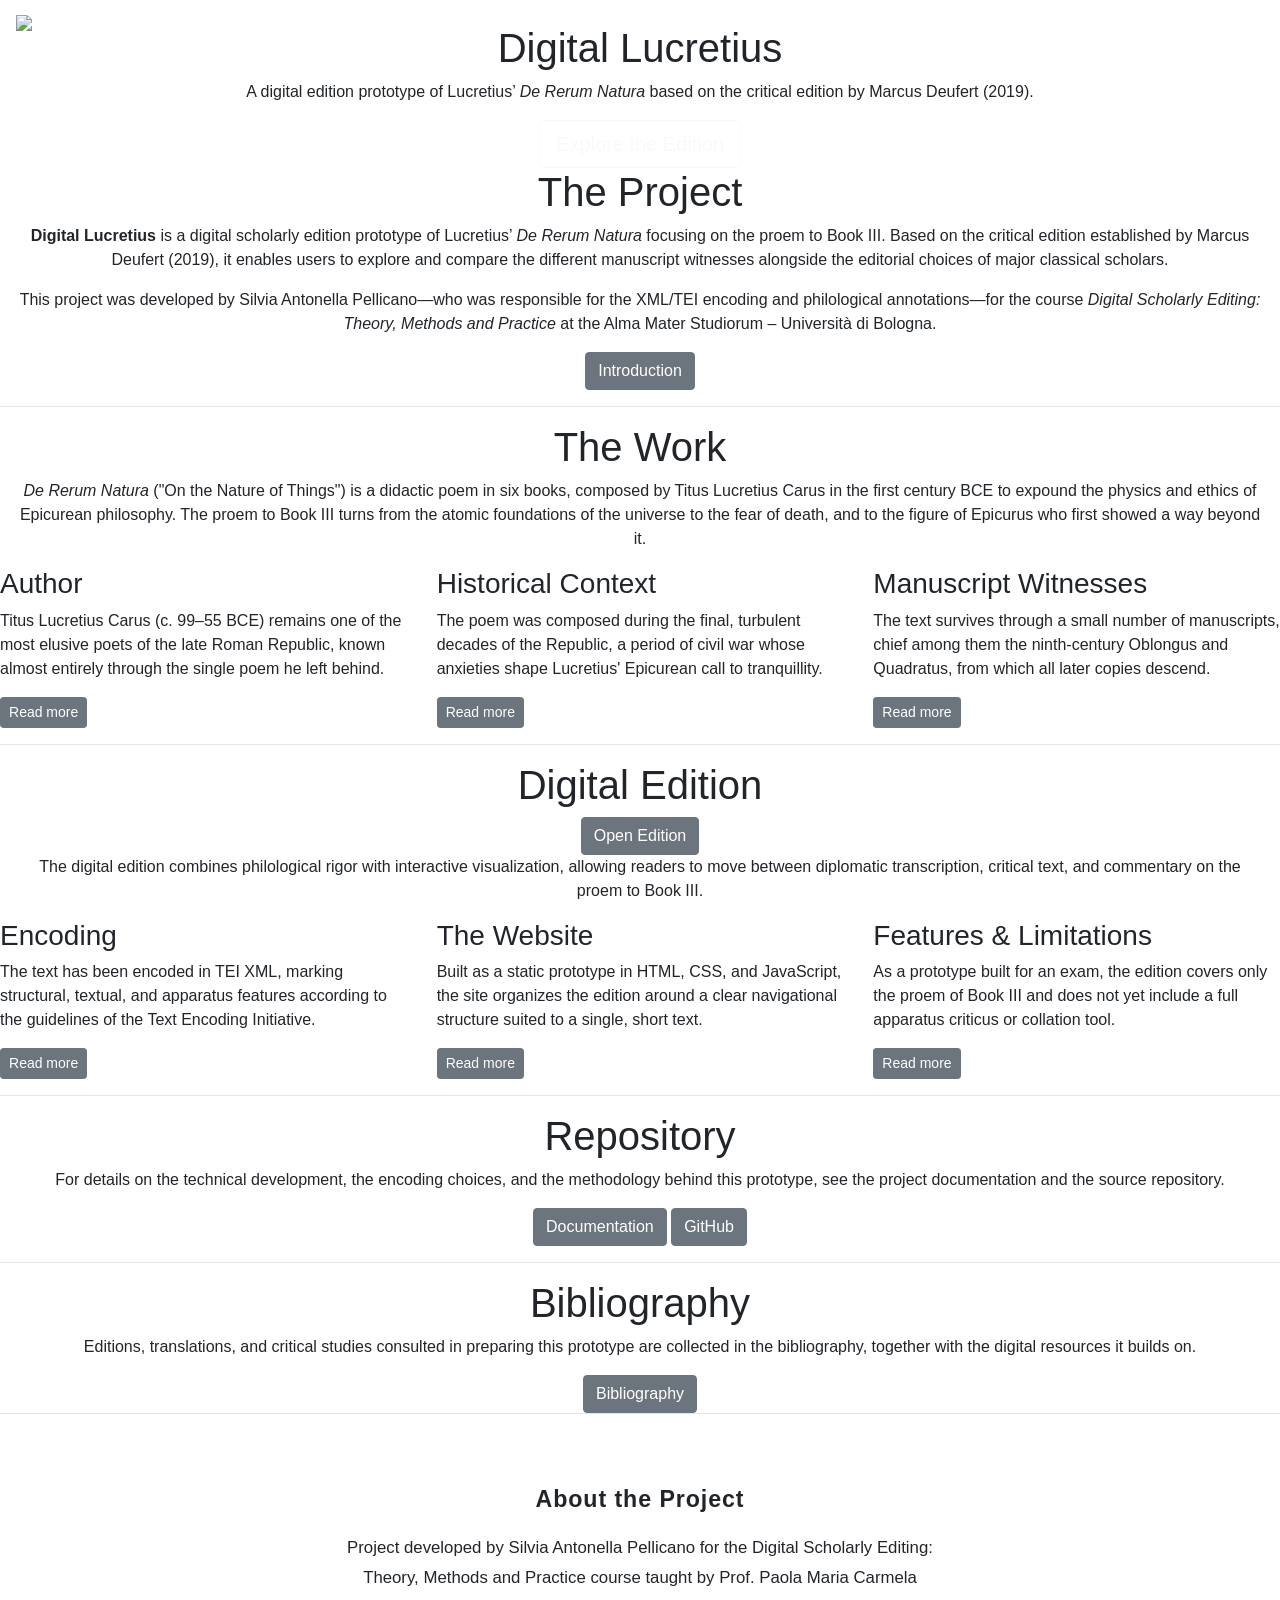
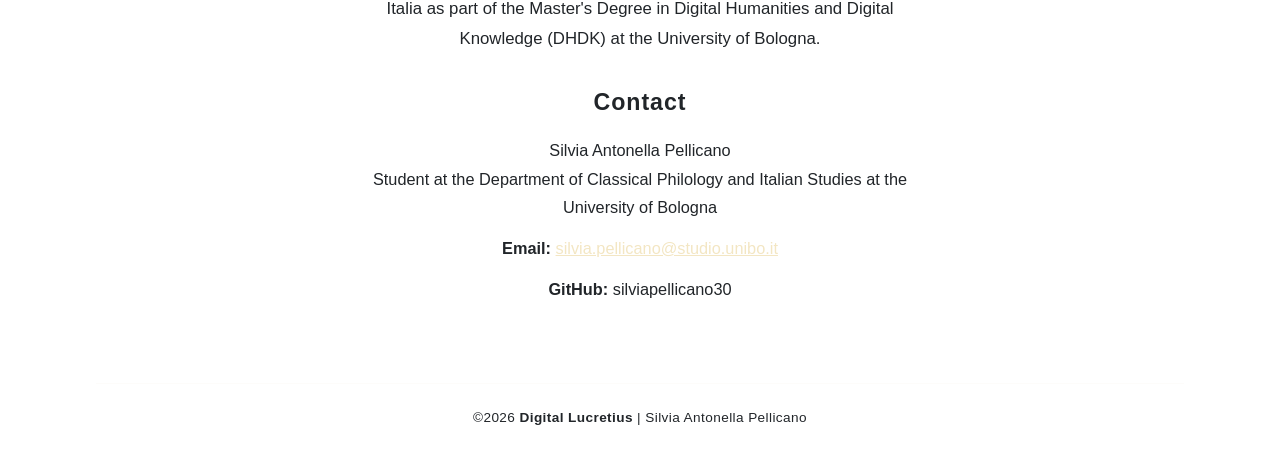
==== index.html @ e49c8a98 "Add files via upload" ====
<!DOCTYPE html>
<html lang="en">
<head>
    <meta charset="utf-8">
    <meta name="viewport" content="width=device-width, initial-scale=1">
    <title>De Rerum Natura — A Digital Edition</title>

    <!-- Bootstrap CSS -->
    <link rel="stylesheet" href="https://stackpath.bootstrapcdn.com/bootstrap/4.4.1/css/bootstrap.min.css" integrity="sha384-Vkoo8x4CGsO3+Hhxv8T/Q5PaXtkKtu6ug5TOeNV6gBiFeWPGFN9MuhOf23Q9Ifjh" crossorigin="anonymous">

    <!-- Fonts -->
    <link rel="preconnect" href="https://fonts.googleapis.com">
    <link href="https://fonts.googleapis.com/css2?family=Cinzel:wght@400;500;600;700&family=EB+Garamond:ital,wght@0,400;0,500;0,600;0,700;1,400;1,600&display=swap" rel="stylesheet">

    <!-- Personal stylesheet -->
    <link rel="stylesheet" href="assets/theme.css">
    <link rel="stylesheet" href="assets/main.css">
    <link rel="icon" href="img/favicon.svg">

    <style>
      .nav-dropdown-trigger {
        border: 0;
        background: transparent;
        cursor: pointer;
        outline: none !important;
      }
      .nav-dropdown-trigger:focus {
        box-shadow: none !important;
      }
      .navbar-nav .dropdown-menu {
        display: none;
        position: absolute;
        float: none;
        min-width: 13rem;
        padding: 0.5rem 0;
        background-color: var(--ink);
        border: 1px solid var(--gold);
        border-radius: 4px;
        margin-top: 0;
      }
      .navbar-nav .dropdown-menu.show {
        display: block;
      }
      .navbar-nav .dropdown {
        position: relative;
      }
      @media (max-width: 767px) {
        .navbar-nav .dropdown-menu {
          position: static;
          width: 100%;
          border-left: 0;
          border-right: 0;
        }
      }
    </style>
</head>

<body>

<!-- ============ NAVIGATION ============ -->
<nav id="navbar" class="navbar navbar-expand-md navbar-dark fixed-top">
    <a class="navbar-brand" href="index.html">
        <img src="img/logo-lucretius.svg" alt="Digital Lucretius logo" class="brand-mark">
    </a>
    <button class="navbar-toggler" type="button" data-toggle="collapse" data-target="#navbarResponsive" aria-label="Toggle navigation">
        <span class="navbar-toggler-icon"></span>
    </button>
    <div class="collapse navbar-collapse" id="navbarResponsive">
        <ul class="navbar-nav ml-auto">
            <li class="nav-item">
                <a class="nav-link page-scroll" href="#home" aria-current="page">Home</a>
            </li>

            <!-- EDITION -->
            <li class="nav-item dropdown">
                <button class="nav-link dropdown-toggle nav-dropdown-trigger" type="button" id="editionDropdown"
                        aria-haspopup="true" aria-expanded="false" aria-controls="editionMenu">Edition</button>
                <div class="dropdown-menu" id="editionMenu" aria-labelledby="editionDropdown">
                    <a class="dropdown-item" href="edition.html">Text &amp; Apparatus</a>
                    <a class="dropdown-item" href="keywords.html">Keywords</a>
                    <a class="dropdown-item" href="scholars.html">Scholars &amp; Sources</a>
                    <a class="dropdown-item" href="witnesses.html">Stemma Codicum</a>
                </div>
            </li>

            <!-- DOCUMENTATION -->
            <li class="nav-item dropdown">
                <button class="nav-link dropdown-toggle nav-dropdown-trigger" type="button" id="docsDropdown"
                        aria-haspopup="true" aria-expanded="false" aria-controls="docsMenu">Documentation</button>
                <div class="dropdown-menu" id="docsMenu" aria-labelledby="docsDropdown">
                    <a class="dropdown-item" href="documentation.html#project">The Project</a>
                    <a class="dropdown-item" href="documentation.html#the-work">The Work</a>
                    <a class="dropdown-item" href="documentation.html#state-of-the-art">State of the Art</a>
                    <a class="dropdown-item" href="documentation.html#digital-edition">The Digital Edition</a>
                    <a class="dropdown-item" href="documentation.html#features-limitations">Evaluation</a>
                </div>
            </li>

            <li class="nav-item">
                <a class="nav-link" href="documentation.html#bibliography">Bibliography</a>
            </li>
        </ul>
    </div>
</nav>

<!-- ============ HOME / HERO ============ -->
<section id="home" class="hero">
    <img class="hero-image" src="img/backgroud.jfif" alt="">
    <div class="hero-overlay"></div>
    <div class="hero-content text-center">
        <h1>Digital Lucretius</h1>
        <p class="hero-eyebrow">A digital edition prototype of Lucretius’ <i>De Rerum Natura</i> based on the critical edition by Marcus Deufert (2019).</p>
        <a class="btn btn-outline-light btn-lg hero-btn" href="edition.html">Explore the Edition</a>
    </div>
</section>

<div class="page-body">

<!-- ============ THE PROJECT ============ -->
<section class="page-section" id="project">
    <div class="col-12 narrow text-center">
        <h1>The Project</h1>
        <p class="lead-text"><strong>Digital Lucretius</strong> is a digital scholarly edition prototype of Lucretius’ <em>De Rerum Natura</em> focusing on the proem to Book III. Based on the critical edition established by Marcus Deufert (2019), it enables users to explore and compare the different manuscript witnesses alongside the editorial choices of major classical scholars.</p>
        <p class="lead-text">This project was developed by Silvia Antonella Pellicano—who was responsible for the XML/TEI encoding and philological annotations—for the course <em>Digital Scholarly Editing: Theory, Methods and Practice</em> at the Alma Mater Studiorum – Università di Bologna.</p>

        <a id="intro-btn" class="btn btn-secondary btn-md" href="documentation.html#project">Introduction</a>
    </div>
</section>

<hr class="divider">

<!-- ============ THE WORK ============ -->
<section class="page-section" id="work">
    <div class="col-12 narrow text-center">
        <h1>The Work</h1>
        <p class="lead-text"><em>De Rerum Natura</em> ("On the Nature of Things") is a didactic poem in six
            books, composed by Titus Lucretius Carus in the first century BCE to expound the physics and
            ethics of Epicurean philosophy. The proem to Book III turns from the atomic foundations of the
            universe to the fear of death, and to the figure of Epicurus who first showed a way beyond it.</p>
    </div>

    <div class="row justify-content-center subsection-row">
        <div class="col-md-4 subsection-card" id="card-author">
            <h3>Author</h3>
            <p>Titus Lucretius Carus (c. 99–55 BCE) remains one of the most elusive poets of the late
                Roman Republic, known almost entirely through the single poem he left behind.</p>
            <a class="btn btn-secondary btn-sm" href="documentation.html#author">Read more</a>
        </div>
        <div class="col-md-4 subsection-card" id="card-historical-context">
            <h3>Historical Context</h3>
            <p>The poem was composed during the final, turbulent decades of the Republic, a period of
                civil war whose anxieties shape Lucretius' Epicurean call to tranquillity.</p>
            <a class="btn btn-secondary btn-sm" href="documentation.html#historical-context">Read more</a>
        </div>
        <div class="col-md-4 subsection-card" id="card-manuscript-witnesses">
            <h3>Manuscript Witnesses</h3>
            <p>The text survives through a small number of manuscripts, chief among them the ninth-century
                Oblongus and Quadratus, from which all later copies descend.</p>
            <a class="btn btn-secondary btn-sm" href="documentation.html#manuscript-witnesses">Read more</a>
        </div>
    </div>
</section>

<hr class="divider">

<!-- ============ DIGITAL EDITION ============ -->
<section class="page-section" id="edition">
    <div class="col-12 narrow text-center">
        <h1>Digital Edition</h1>
        <div class="container edition-frame">
            <a id="center" class="btn btn-secondary btn-md" href="edition.html">Open Edition</a>
        </div>
        <p class="lead-text">The digital edition combines philological rigor with interactive
            visualization, allowing readers to move between diplomatic transcription, critical text,
            and commentary on the proem to Book III.</p>
    </div>

    <div class="row justify-content-center subsection-row">
        <div class="col-md-4 subsection-card" id="card-encoding">
            <h3>Encoding</h3>
            <p>The text has been encoded in TEI XML, marking structural, textual, and apparatus
                features according to the guidelines of the Text Encoding Initiative.</p>
            <a class="btn btn-secondary btn-sm" href="documentation.html#encoding">Read more</a>
        </div>
        <div class="col-md-4 subsection-card" id="card-the-website">
            <h3>The Website</h3>
            <p>Built as a static prototype in HTML, CSS, and JavaScript, the site organizes the
                edition around a clear navigational structure suited to a single, short text.</p>
            <a class="btn btn-secondary btn-sm" href="documentation.html#the-website">Read more</a>
        </div>
        <div class="col-md-4 subsection-card" id="card-features-limitations">
            <h3>Features &amp; Limitations</h3>
            <p>As a prototype built for an exam, the edition covers only the proem of Book III and
                does not yet include a full apparatus criticus or collation tool.</p>
            <a class="btn btn-secondary btn-sm" href="documentation.html#features-limitations">Read more</a>
        </div>
    </div>
</section>

<hr class="divider">

<!-- ============ DOCUMENTATION ============ -->
<section class="page-section" id="documentation">
    <div class="col-12 narrow text-center">
        <h1>Repository</h1>
        <p class="lead-text">For details on the technical development, the encoding choices, and the
            methodology behind this prototype, see the project documentation and the source repository.</p>
        <a id="right" class="btn btn-secondary btn-md" href="documentation.html#documentation">Documentation</a>
        <a id="left" class="btn btn-secondary btn-md" href="https://github.com/silviapellicano30/DigitaLucretius" target="_blank" rel="noopener noreferrer">GitHub</a>
    </div>
</section>

<hr class="divider">

<!-- ============ BIBLIOGRAPHY ============ -->
<section class="page-section" id="bibliography">
    <div class="col-12 narrow text-center">
        <h1>Bibliography</h1>
        <p class="lead-text">Editions, translations, and critical studies consulted in preparing this
            prototype are collected in the bibliography, together with the digital resources it builds on.</p>
        <a class="btn btn-secondary btn-md" href="documentation.html#bibliography">Bibliography</a>
    </div>
</section>

</div>

<!-- ============ FOOTER ============ -->
<footer style="background-color: var(--ink) !important; color: var(--parchment-dim) !important; font-family: var(--font-body) !important; border-top: 1px solid rgba(184, 151, 78, 0.25) !important; width: 100%;">
    <div class="row justify-content-center" style="padding-top: 4.5rem !important; padding-bottom: 2rem !important; margin: 0 !important;">
        <div class="col-lg-6 col-md-8 col-11 text-center" style="color: var(--parchment-dim) !important; font-family: var(--font-body) !important; padding: 0 1.5rem !important;">
            
            <h3 style="font-family: var(--font-display) !important; color: var(--gold) !important; font-size: 1.45rem !important; font-weight: 600 !important; letter-spacing: 0.04em !important; margin-top: 0 !important; margin-bottom: 1.2rem !important;">About the Project</h3>
            
            <p style="color: var(--parchment-dim) !important; font-size: 1.05rem !important; line-height: 1.8 !important; margin-bottom: 2.2rem !important;">
                Project developed by <a href="https://github.com/silviapellicano30" target="_blank" rel="noopener noreferrer" style="color: var(--gold) !important; text-decoration: none !important;">Silvia Antonella Pellicano</a> for the <a href="https://www.unibo.it/it/studiare/insegnamenti-competenze-trasversali-moocs/insegnamenti/insegnamento/2025/478841" target="_blank" rel="noopener noreferrer" style="color: var(--gold) !important; text-decoration: none !important;">Digital Scholarly Editing: Theory, Methods and Practice</a> course taught by Prof. <a href="https://www.unibo.it/sitoweb/paola.italia" target="_blank" rel="noopener noreferrer" style="color: var(--gold) !important; text-decoration: none !important;">Paola Maria Carmela Italia</a> as part of the Master's Degree in <a href="https://corsi.unibo.it/2cycle/DigitalHumanitiesKnowledge" target="_blank" rel="noopener noreferrer" style="color: var(--gold) !important; text-decoration: none !important;">Digital Humanities and Digital Knowledge (DHDK)</a> at the University of Bologna.
            </p>
            
            <h3 style="font-family: var(--font-display) !important; color: var(--gold) !important; font-size: 1.45rem !important; font-weight: 600 !important; letter-spacing: 0.04em !important; margin-top: 0 !important; margin-bottom: 1.2rem !important;">Contact</h3>
            
            <p style="color: var(--parchment-dim) !important; font-size: 1.02rem !important; line-height: 1.75 !important; margin-bottom: 0.75rem !important;">
                Silvia Antonella Pellicano<br>
                Student at the Department of Classical Philology and Italian Studies at the University of Bologna
            </p>
            
            <p style="color: var(--parchment-dim) !important; font-size: 1.02rem !important; line-height: 1.75 !important; margin-bottom: 0.75rem !important;">
                <strong style="color: var(--gold) !important;">Email:</strong> <a href="mailto:silvia.pellicano@studio.unibo.it" style="color: #f3e6c3 !important; text-decoration: underline !important;">silvia.pellicano@studio.unibo.it</a>
            </p>
            
            <p style="color: var(--parchment-dim) !important; font-size: 1.02rem !important; line-height: 1.75 !important; margin-bottom: 1rem !important;">
                <strong style="color: var(--gold) !important;">GitHub:</strong> <a href="https://github.com/silviapellicano30" target="_blank" rel="noopener noreferrer" style="color: var(--gold) !important; text-decoration: none !important;">silviapellicano30</a>
            </p>
        </div>
    </div>
    
    <hr style="border: 0; border-top: 1px solid rgba(241, 234, 217, 0.15) !important; width: 85% !important; margin: 2rem auto 1.5rem auto !important;">
    
    <p style="text-align: center !important; font-size: 0.85rem !important; letter-spacing: 0.03em !important; color: var(--stone) !important; padding-bottom: 2rem !important; margin-bottom: 0 !important; font-family: var(--font-body) !important;">
        &copy;2026 <b style="color: var(--parchment-dim) !important;">Digital Lucretius</b> | Silvia Antonella Pellicano
    </p>
</footer>
<!-- Scripts -->
<script src="https://code.jquery.com/jquery-3.4.1.slim.min.js" integrity="sha384-J6qa4849blE2+poT4WnyKhv5vZF5SrPo0iEjwBvKU7imGFAV0wwj1yYfoRSJoZ+n" crossorigin="anonymous"></script>
<script src="https://cdn.jsdelivr.net/npm/popper.js@1.16.0/dist/umd/popper.min.js" integrity="sha384-Q6E9RHvbIyZFJoft+2mJbHaEWldlvI9IOYy5n3zV9zzTtmI3UksdQRVvoxMfooAo" crossorigin="anonymous"></script>
<script src="https://stackpath.bootstrapcdn.com/bootstrap/4.4.1/js/bootstrap.min.js" integrity="sha384-wfSDF2E50Y2D1uUdj0O3uMBJnjuUD4Ih7YwaYd1iqfktj0Uod8GCExl3Og8ifwB6" crossorigin="anonymous"></script>

<script>
  document.addEventListener('DOMContentLoaded', function () {
    // Gestione dropdown autonoma e robusta
    const triggers = document.querySelectorAll('.nav-dropdown-trigger');

    function closeAllDropdowns(exceptMenu) {
      document.querySelectorAll('.navbar-nav .dropdown-menu.show').forEach(function (menu) {
        if (menu !== exceptMenu) {
          menu.classList.remove('show');
          const trigger = document.querySelector('[aria-controls="' + menu.id + '"]');
          if (trigger) trigger.setAttribute('aria-expanded', 'false');
        }
      });
    }

    triggers.forEach(function (trigger) {
      const menuId = trigger.getAttribute('aria-controls');
      const menu = document.getElementById(menuId);

      if (!menu) return;

      trigger.addEventListener('click', function (event) {
        event.preventDefault();
        event.stopPropagation();

        const willOpen = !menu.classList.contains('show');
        closeAllDropdowns(menu);

        menu.classList.toggle('show', willOpen);
        trigger.setAttribute('aria-expanded', willOpen ? 'true' : 'false');
      });
    });

    document.addEventListener('click', function (event) {
      if (!event.target.closest('.navbar-nav .dropdown')) {
        closeAllDropdowns(null);
      }
    });

    // Chiusura menu collapse mobile
    const navLinks = document.querySelectorAll('#navbarResponsive .nav-link:not(.dropdown-toggle), #navbarResponsive .dropdown-item');
    const navbarCollapse = document.getElementById('navbarResponsive');

    navLinks.forEach(function (link) {
      link.addEventListener('click', function () {
        closeAllDropdowns(null);
        if (navbarCollapse.classList.contains('show') && window.jQuery) {
          window.jQuery(navbarCollapse).collapse('hide');
        }
      });
    });

    // Scurimento navbar allo scroll
    const navbar = document.getElementById('navbar');
    window.addEventListener('scroll', function () {
      if (window.scrollY > 40) {
        navbar.classList.add('scrolled');
      } else {
        navbar.classList.remove('scrolled');
      }
    });
  });
</script>
</body>
</html>
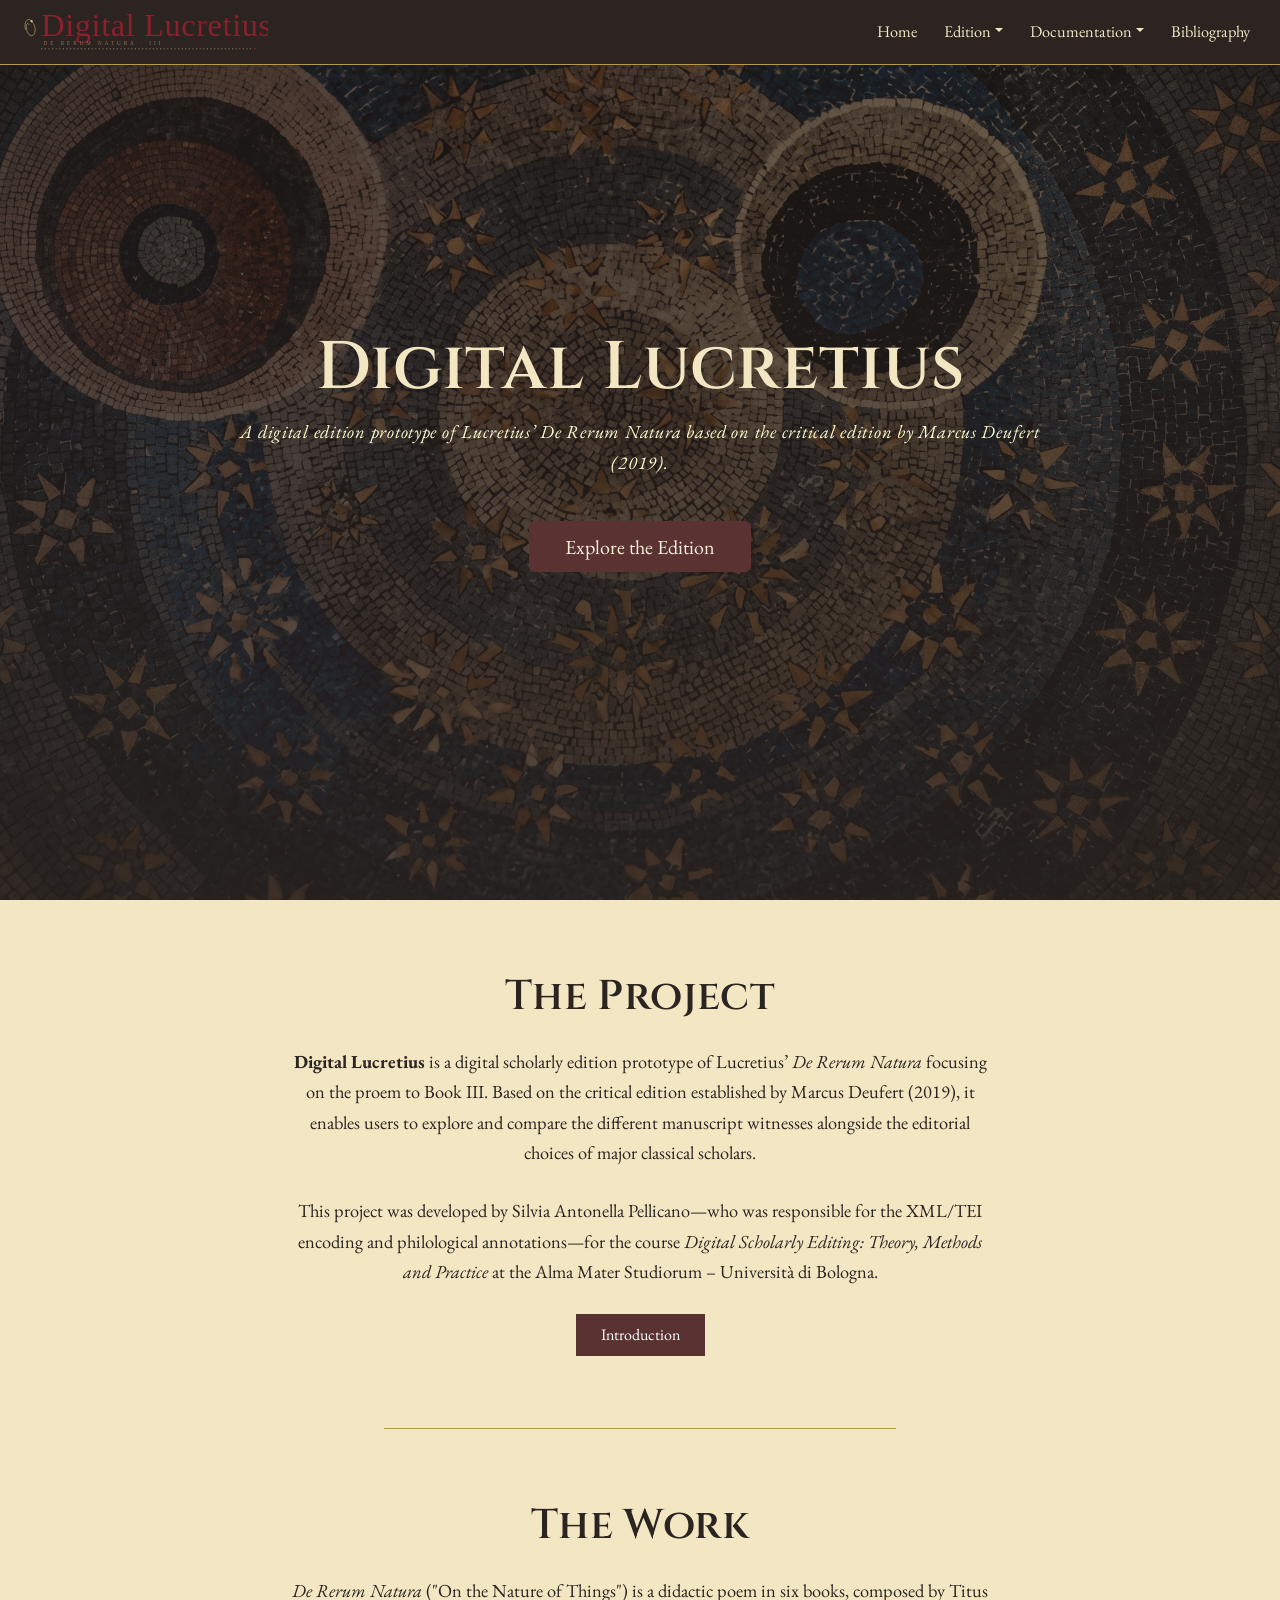
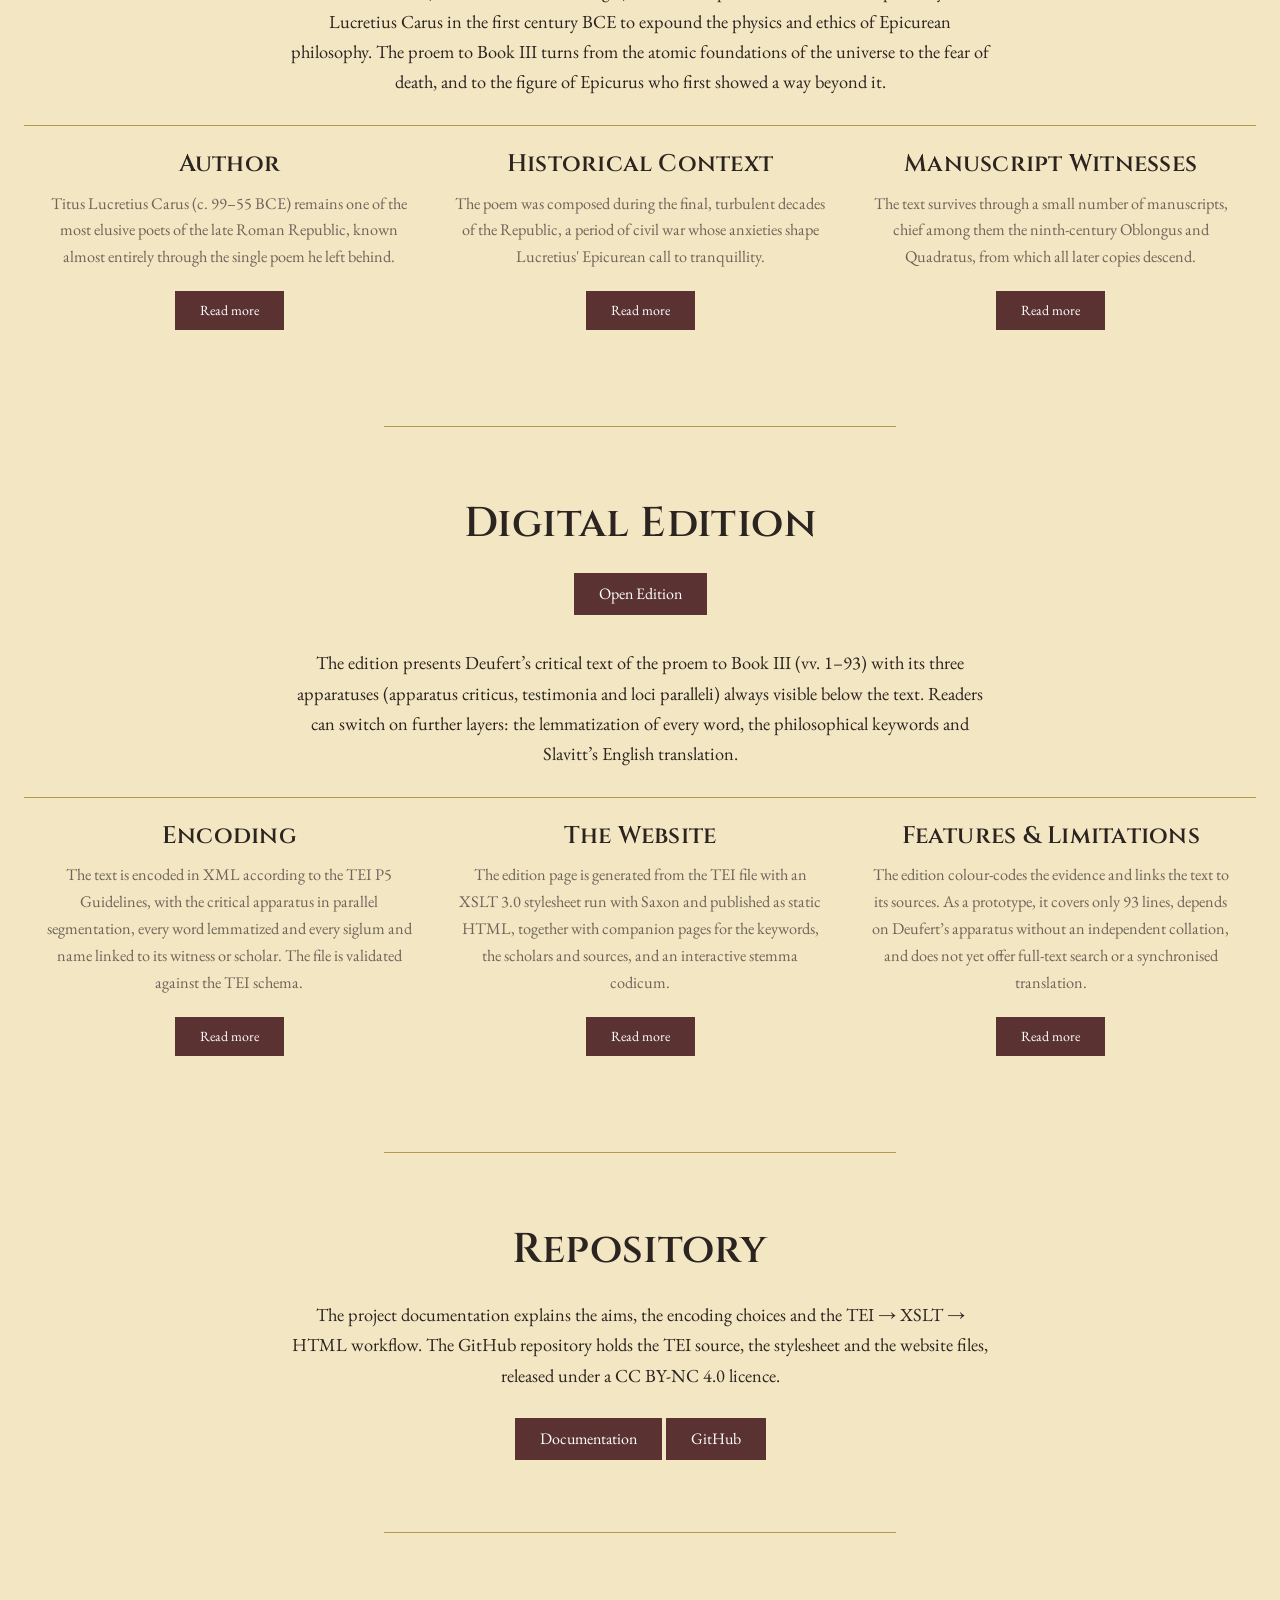
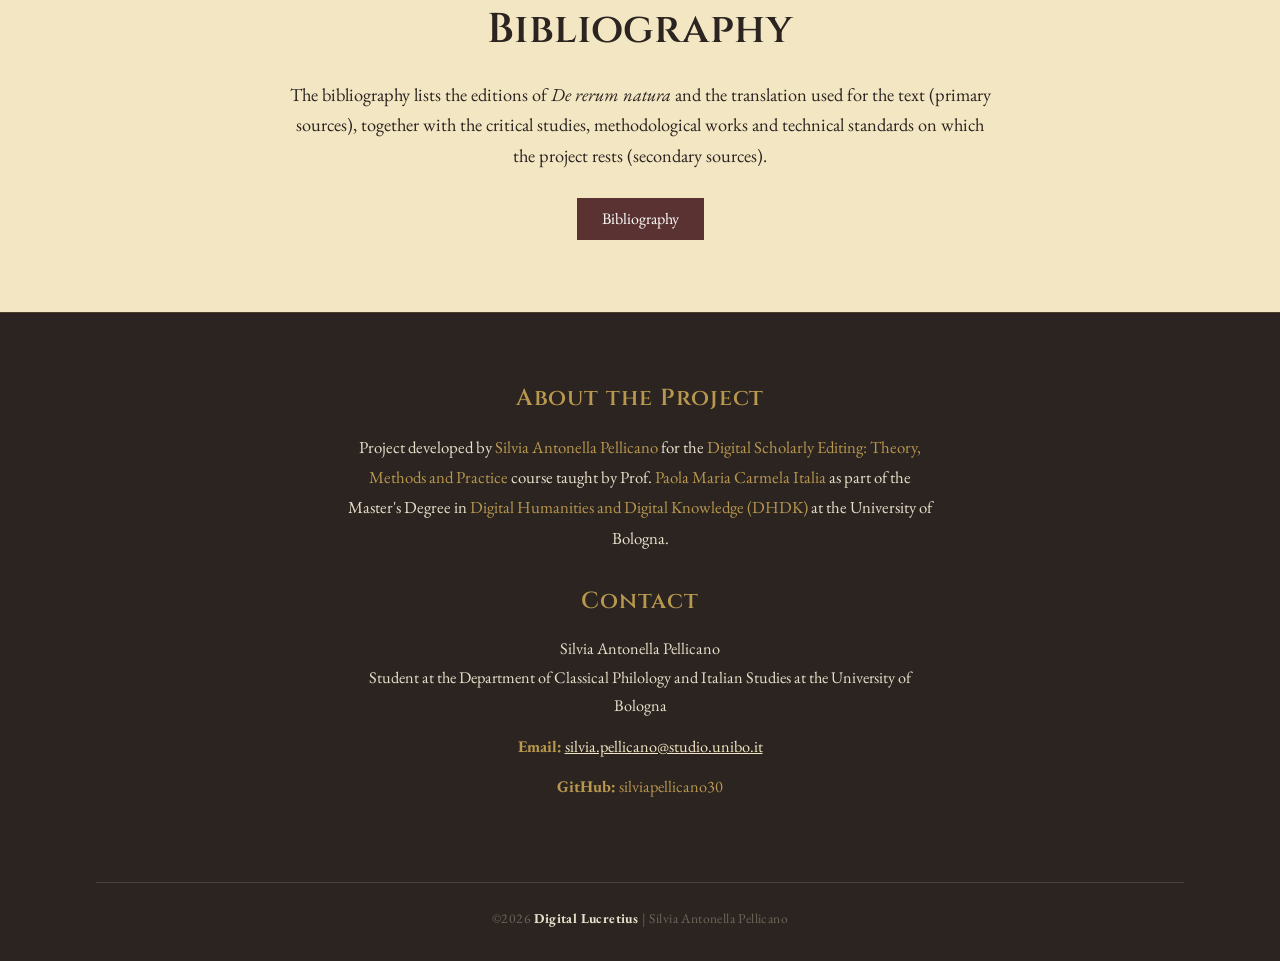
==== commit b6e3faf4: "inanis" ====
--- a/index.html
+++ b/index.html
@@ -170,28 +170,32 @@
         <div class="container edition-frame">
             <a id="center" class="btn btn-secondary btn-md" href="edition.html">Open Edition</a>
         </div>
-        <p class="lead-text">The digital edition combines philological rigor with interactive
-            visualization, allowing readers to move between diplomatic transcription, critical text,
-            and commentary on the proem to Book III.</p>
+        <p class="lead-text">The edition presents Deufert’s critical text of the proem to Book III (vv. 1–93)
+            with its three apparatuses (apparatus criticus, testimonia and loci paralleli) always
+            visible below the text. Readers can switch on further layers: the lemmatization of every
+            word, the philosophical keywords and Slavitt’s English translation.</p>
     </div>
 
     <div class="row justify-content-center subsection-row">
         <div class="col-md-4 subsection-card" id="card-encoding">
             <h3>Encoding</h3>
-            <p>The text has been encoded in TEI XML, marking structural, textual, and apparatus
-                features according to the guidelines of the Text Encoding Initiative.</p>
+            <p>The text is encoded in XML according to the TEI P5 Guidelines, with the critical
+                apparatus in parallel segmentation, every word lemmatized and every siglum and name
+                linked to its witness or scholar. The file is validated against the TEI schema.</p>
             <a class="btn btn-secondary btn-sm" href="documentation.html#encoding">Read more</a>
         </div>
         <div class="col-md-4 subsection-card" id="card-the-website">
             <h3>The Website</h3>
-            <p>Built as a static prototype in HTML, CSS, and JavaScript, the site organizes the
-                edition around a clear navigational structure suited to a single, short text.</p>
+            <p>The edition page is generated from the TEI file with an XSLT 3.0 stylesheet run with
+                Saxon and published as static HTML, together with companion pages for the keywords,
+                the scholars and sources, and an interactive stemma codicum.</p>
             <a class="btn btn-secondary btn-sm" href="documentation.html#the-website">Read more</a>
         </div>
         <div class="col-md-4 subsection-card" id="card-features-limitations">
             <h3>Features &amp; Limitations</h3>
-            <p>As a prototype built for an exam, the edition covers only the proem of Book III and
-                does not yet include a full apparatus criticus or collation tool.</p>
+            <p>The edition colour-codes the evidence and links the text to its sources. As a
+                prototype, it covers only 93 lines, depends on Deufert’s apparatus without an
+                independent collation, and does not yet offer full-text search or a synchronised translation.</p>
             <a class="btn btn-secondary btn-sm" href="documentation.html#features-limitations">Read more</a>
         </div>
     </div>
@@ -203,8 +207,9 @@
 <section class="page-section" id="documentation">
     <div class="col-12 narrow text-center">
         <h1>Repository</h1>
-        <p class="lead-text">For details on the technical development, the encoding choices, and the
-            methodology behind this prototype, see the project documentation and the source repository.</p>
+        <p class="lead-text">The project documentation explains the aims, the encoding choices and the
+            TEI → XSLT → HTML workflow. The GitHub repository holds the TEI source, the stylesheet
+            and the website files, released under a CC BY-NC 4.0 licence.</p>
         <a id="right" class="btn btn-secondary btn-md" href="documentation.html#documentation">Documentation</a>
         <a id="left" class="btn btn-secondary btn-md" href="https://github.com/silviapellicano30/DigitaLucretius" target="_blank" rel="noopener noreferrer">GitHub</a>
     </div>
@@ -216,8 +221,9 @@
 <section class="page-section" id="bibliography">
     <div class="col-12 narrow text-center">
         <h1>Bibliography</h1>
-        <p class="lead-text">Editions, translations, and critical studies consulted in preparing this
-            prototype are collected in the bibliography, together with the digital resources it builds on.</p>
+        <p class="lead-text">The bibliography lists the editions of <em>De rerum natura</em> and the translation
+            used for the text (primary sources), together with the critical studies, methodological
+            works and technical standards on which the project rests (secondary sources).</p>
         <a class="btn btn-secondary btn-md" href="documentation.html#bibliography">Bibliography</a>
     </div>
 </section>
--- a/assets/theme.css
+++ b/assets/theme.css
@@ -0,0 +1,208 @@
+/* =========================================================
+   Digital Lucretius — shared design tokens
+   Loaded by every page before its own stylesheet, so that
+   fonts and colours are defined in one place only.
+   ========================================================= */
+:root {
+  /* Typography: Cinzel for titles and labels, EB Garamond for text */
+  --font-display: "Cinzel", Georgia, serif;
+  --font-body: "EB Garamond", Georgia, serif;
+
+  /* Dark tones (navigation, dark pages, apparatus) */
+  --ink: #2B2420;
+  --ink-deep: #26211d;
+
+  /* Light tones (parchment pages and text on dark backgrounds) */
+  --parchment: #f3e6c3;
+  --parchment-dim: #E9E0CC;
+  --stone: #6E655A;
+
+  /* Accents */
+  --gold: #B8974E;          /* headings, labels, borders on dark backgrounds */
+  --gold-light: #e8c980;    /* highlights: active tab, apparatus numbers */
+  --burgundy: #5a3232;      /* buttons and titles on parchment */
+  --burgundy-hover: #863838;
+  --red: #8b1f2d;           /* links on parchment, apparatus markers */
+}
+
+/* =========================================================
+   Site navigation (edition, keywords, scholars, witnesses).
+   Same look as the Bootstrap navbar of index/documentation,
+   without loading Bootstrap on the edition pages.
+   ========================================================= */
+.site-nav,
+.site-nav * {
+  box-sizing: border-box;
+}
+
+.site-nav {
+  position: sticky;
+  top: 0;
+  z-index: 1000;
+  display: flex;
+  flex-wrap: wrap;
+  align-items: center;
+  justify-content: space-between;
+  width: 100%;
+  padding: 0.5rem 1rem;
+  background-color: var(--ink);
+  border-bottom: 1px solid var(--gold);
+  font-family: var(--font-body);
+  line-height: 1.5;
+}
+
+/* In the edition the apparatus already fills the bottom of the screen:
+   the bar scrolls away with the page instead of staying on top */
+.site-nav--static {
+  position: relative;
+}
+
+.site-nav__brand img {
+  display: block;
+  height: 48px;
+  width: auto;
+}
+
+.site-nav__menu {
+  display: flex;
+  align-items: center;
+  gap: 0.2rem;
+  margin: 0;
+  padding: 0;
+  list-style: none;
+}
+
+.site-nav__menu > li {
+  position: relative;
+}
+
+.site-nav__menu a,
+.site-nav__dropdown > button {
+  display: block;
+  padding: 0.5rem 0.7rem;
+  color: var(--parchment);
+  background: none;
+  border: 0;
+  font-family: var(--font-body);
+  font-size: 1.02rem;
+  line-height: 1.5;
+  text-decoration: none;
+  cursor: pointer;
+}
+
+.site-nav__menu a:hover,
+.site-nav__menu a:focus-visible,
+.site-nav__dropdown > button:hover,
+.site-nav__dropdown > button:focus-visible,
+.site-nav__menu a[aria-current="page"],
+.site-nav__dropdown.is-current > button {
+  color: var(--gold);
+}
+
+.site-nav__dropdown > button::after {
+  content: "";
+  display: inline-block;
+  margin-left: 0.4em;
+  vertical-align: 0.2em;
+  border-top: 0.3em solid;
+  border-right: 0.3em solid transparent;
+  border-left: 0.3em solid transparent;
+}
+
+.site-nav__dropdown ul {
+  display: none;
+  position: absolute;
+  top: 100%;
+  left: 0;
+  z-index: 10;
+  min-width: 13rem;
+  margin: 0;
+  padding: 0.5rem 0;
+  list-style: none;
+  background-color: var(--ink);
+  border: 1px solid var(--gold);
+  border-radius: 4px;
+}
+
+.site-nav__dropdown ul.show {
+  display: block;
+}
+
+.site-nav__dropdown ul a {
+  padding: 0.4rem 1.25rem;
+  white-space: nowrap;
+}
+
+.site-nav__dropdown ul a:hover,
+.site-nav__dropdown ul a:focus-visible {
+  color: var(--parchment);
+  background-color: var(--burgundy-hover);
+}
+
+.site-nav a:focus-visible,
+.site-nav button:focus-visible {
+  outline: 2px solid var(--gold);
+  outline-offset: 2px;
+}
+
+/* Hamburger button, shown on small screens only */
+.site-nav__toggle {
+  display: none;
+  width: 2.8rem;
+  height: 2.3rem;
+  padding: 0;
+  background: none;
+  border: 1px solid rgba(243, 230, 195, 0.3);
+  border-radius: 4px;
+  cursor: pointer;
+}
+
+.site-nav__toggle span,
+.site-nav__toggle span::before,
+.site-nav__toggle span::after {
+  display: block;
+  width: 1.4rem;
+  height: 2px;
+  margin: 0 auto;
+  background-color: var(--parchment);
+  content: "";
+}
+
+.site-nav__toggle span {
+  position: relative;
+}
+
+.site-nav__toggle span::before,
+.site-nav__toggle span::after {
+  position: absolute;
+  left: 0;
+}
+
+.site-nav__toggle span::before { top: -7px; }
+.site-nav__toggle span::after { top: 7px; }
+
+@media (max-width: 767px) {
+  .site-nav__toggle {
+    display: block;
+  }
+
+  .site-nav__menu {
+    display: none;
+    flex-direction: column;
+    align-items: stretch;
+    width: 100%;
+    padding: 0.5rem 0;
+  }
+
+  .site-nav__menu.show {
+    display: flex;
+  }
+
+  .site-nav__dropdown ul {
+    position: static;
+    margin-left: 0.7rem;
+    border: 0;
+    border-left: 2px solid var(--gold);
+    border-radius: 0;
+  }
+}
--- a/assets/main.css
+++ b/assets/main.css
@@ -0,0 +1,283 @@
+/* =========================================================
+   De Rerum Natura — Digital Edition
+   Page styles (tokens in theme.css)
+   ========================================================= */
+:root {
+    /* Palette and fonts come from theme.css; these are local aliases */
+    --terracotta: var(--red);
+    --terracotta-dark: var(--burgundy-hover);
+}
+
+html {
+    scroll-behavior: smooth;
+}
+
+body {
+    background-color: var(--parchment);
+    color: var(--ink);
+    font-family: var(--font-body);
+    font-size: 1.15rem;
+    line-height: 1.65;
+}
+
+h1, h2, h3, h4 {
+    font-family: var(--font-display);
+    color: var(--ink);
+    font-weight: 600;
+    letter-spacing: 0.01em;
+}
+
+a {
+    color: var(--terracotta);
+}
+a:hover {
+    color: var(--terracotta-dark);
+}
+
+/* ---------------- Navigation ---------------- */
+.navbar {
+    background-color: var(--ink) !important;
+    border-bottom: 1px solid var(--gold);
+}
+
+/* Rimuove i margini interni della navbar che tengono il logo lontano dall'angolo */
+#navbar.navbar {
+  padding-top: 0.5rem;
+  padding-left: 1rem;
+}
+
+/* Reset dei margini del brand */
+.navbar-brand {
+  padding: 0;
+  margin: 0;
+  display: inline-flex;
+  align-items: center;
+}
+
+/* Ingrandisce il logo mantenendo le proporzioni corrette */
+.brand-mark {
+  height: 48px; /* Regola tra 44px e 56px in base a quanto lo desideri grande */
+  width: auto;
+  display: block;
+}
+
+.navbar-nav .nav-link {
+    color: var(--parchment) !important;
+    font-family: var(--font-body);
+    font-size: 1.02rem;
+    margin: 0 0.35rem;
+}
+.navbar-nav .nav-link:hover {
+    color: var(--gold) !important;
+}
+
+.navbar.scrolled {
+    background-color: #211b17 !important;
+}
+
+.dropdown-menu {
+    background-color: var(--ink);
+    border: 1px solid var(--gold);
+    border-radius: 0;
+}
+.dropdown-item {
+    color: var(--parchment);
+    font-family: var(--font-body);
+}
+.dropdown-item:hover, .dropdown-item:focus {
+    background-color: var(--terracotta-dark);
+    color: var(--parchment);
+}
+
+html, body {
+    overflow-x: hidden;
+    width: 100%;
+    margin: 0;
+    padding: 0;
+}
+
+/* ---------------- Hero ---------------- */
+.hero {
+    position: relative;
+    width: 100%;
+    /* 100vh a schermo intero (con fallback a 100dvh per browser moderni/mobile) */
+    min-height: 100vh;
+    min-height: 100dvh;
+    display: flex;
+    align-items: center;
+    justify-content: center;
+    overflow: hidden;
+    margin: 0;
+    padding: 0;
+}
+
+.hero-image {
+    position: absolute;
+    inset: 0;
+    width: 100%;
+    height: 100%;
+    object-fit: cover;
+    object-position: center;
+}
+
+.hero-overlay {
+    position: absolute;
+    inset: 0;
+    width: 100%;
+    height: 100%;
+    background: linear-gradient(180deg, rgba(43,36,32,0.55) 0%, rgba(43,36,32,0.85) 100%);
+}
+
+.hero-content {
+    position: relative;
+    z-index: 2;
+    color: var(--parchment);
+    padding: 0 1.5rem;
+    max-width: 900px;
+    margin: 0 auto;
+}
+
+/* Assicura che le righe Bootstrap non rompano il viewport orizzontale */
+.subsection-row {
+    margin-left: 0;
+    margin-right: 0;
+    margin-top: 1.5rem;
+}
+.hero-eyebrow {
+  font-family: var(--font-body);
+  font-style: italic;
+  font-size: 1.15rem; /* Aggiunta proprietà fontsize aumentata */
+  color: #FDFDD0;
+  letter-spacing: 0.04em;
+  margin-bottom: 0.25rem;
+}
+.hero-content h1 {
+    color: var(--parchment);
+    font-size: 4.2rem;
+    margin-bottom: 0.5rem;
+}
+.hero-content h3 {
+    color: var(--parchment-dim);
+    font-weight: 500;
+    font-size: 1.5rem;
+    margin-bottom: 2rem;
+}
+.hero-btn {
+    border: 1px solid var(--burgundy);
+    background-color: var(--burgundy);
+    color: #f8efd9;
+    border-radius: 6px;
+    padding: 0.6rem 2.2rem;
+    margin-top: 2.5rem; /* Valore aumentato per abbassarlo ulteriormente */
+    display: inline-block;
+    transition: all 0.25s ease;
+}
+
+.hero-btn:hover {
+    background-color: var(--terracotta-dark);
+    border-color: var(--terracotta-dark);
+    color: #ffffff;
+}
+
+/* ---------------- Sections ---------------- */
+.page-body {
+    background-color: var(--parchment);
+}
+
+.page-section {
+    padding: 4.5rem 1.5rem;
+}
+
+.narrow {
+    max-width: 46rem;
+    margin: 0 auto;
+}
+
+.page-section h1 {
+    font-size: 2.6rem;
+    margin-bottom: 1.5rem;
+}
+
+.lead-text {
+    font-size: 1.15rem;
+    color: var(--ink);
+    margin-bottom: 1.75rem;
+}
+
+.divider {
+    width: 40%;
+    margin: 0 auto;
+    border: none;
+    border-top: 1px solid var(--gold);
+}
+
+/* ---------------- Buttons ---------------- */
+.btn-secondary {
+    background-color: var(--burgundy) !important;
+    border-color: var(--burgundy) !important;
+    border-radius: 0;
+    font-family: var(--font-body);
+    padding: 0.5rem 1.5rem;
+}
+.btn-secondary:hover {
+    background-color: var(--terracotta-dark) !important;
+    border-color: var(--terracotta-dark) !important;
+}
+
+/* ---------------- Subsection cards (Author / Context / Witnesses, etc.) ---------------- */
+.subsection-row {
+    margin-top: 1.5rem;
+}
+.subsection-card {
+    text-align: center;
+    padding: 1.5rem 1.25rem;
+    border-top: 1px solid var(--gold);
+}
+.subsection-card h3 {
+    font-size: 1.5rem;
+    margin-bottom: 0.75rem;
+}
+.subsection-card p {
+    color: var(--stone);
+    margin-bottom: 1.25rem;
+    font-size: 1.02rem;
+}
+
+/* ---------------- Digital edition preview frame ---------------- */
+.edition-frame {
+    margin-bottom: 2rem;
+}
+.edition-frame img {
+    max-width: 100%;
+    border: 1px solid var(--gold);
+    margin-bottom: 1.25rem;
+}
+
+
+/* ---------------- Responsive ---------------- */
+@media (max-width: 767px) {
+    .hero-content h1 {
+        font-size: 2.8rem;
+    }
+    .hero-content h3 {
+        font-size: 1.15rem;
+    }
+    .page-section h1 {
+        font-size: 2.1rem;
+    }
+    .subsection-card {
+        margin-bottom: 1.5rem;
+    }
+}
+
+/* ---------------- Accessibility ---------------- */
+a:focus-visible, button:focus-visible, .btn:focus-visible {
+    outline: 2px solid var(--gold);
+    outline-offset: 2px;
+}
+
+@media (prefers-reduced-motion: reduce) {
+    html {
+        scroll-behavior: auto;
+    }
+}
